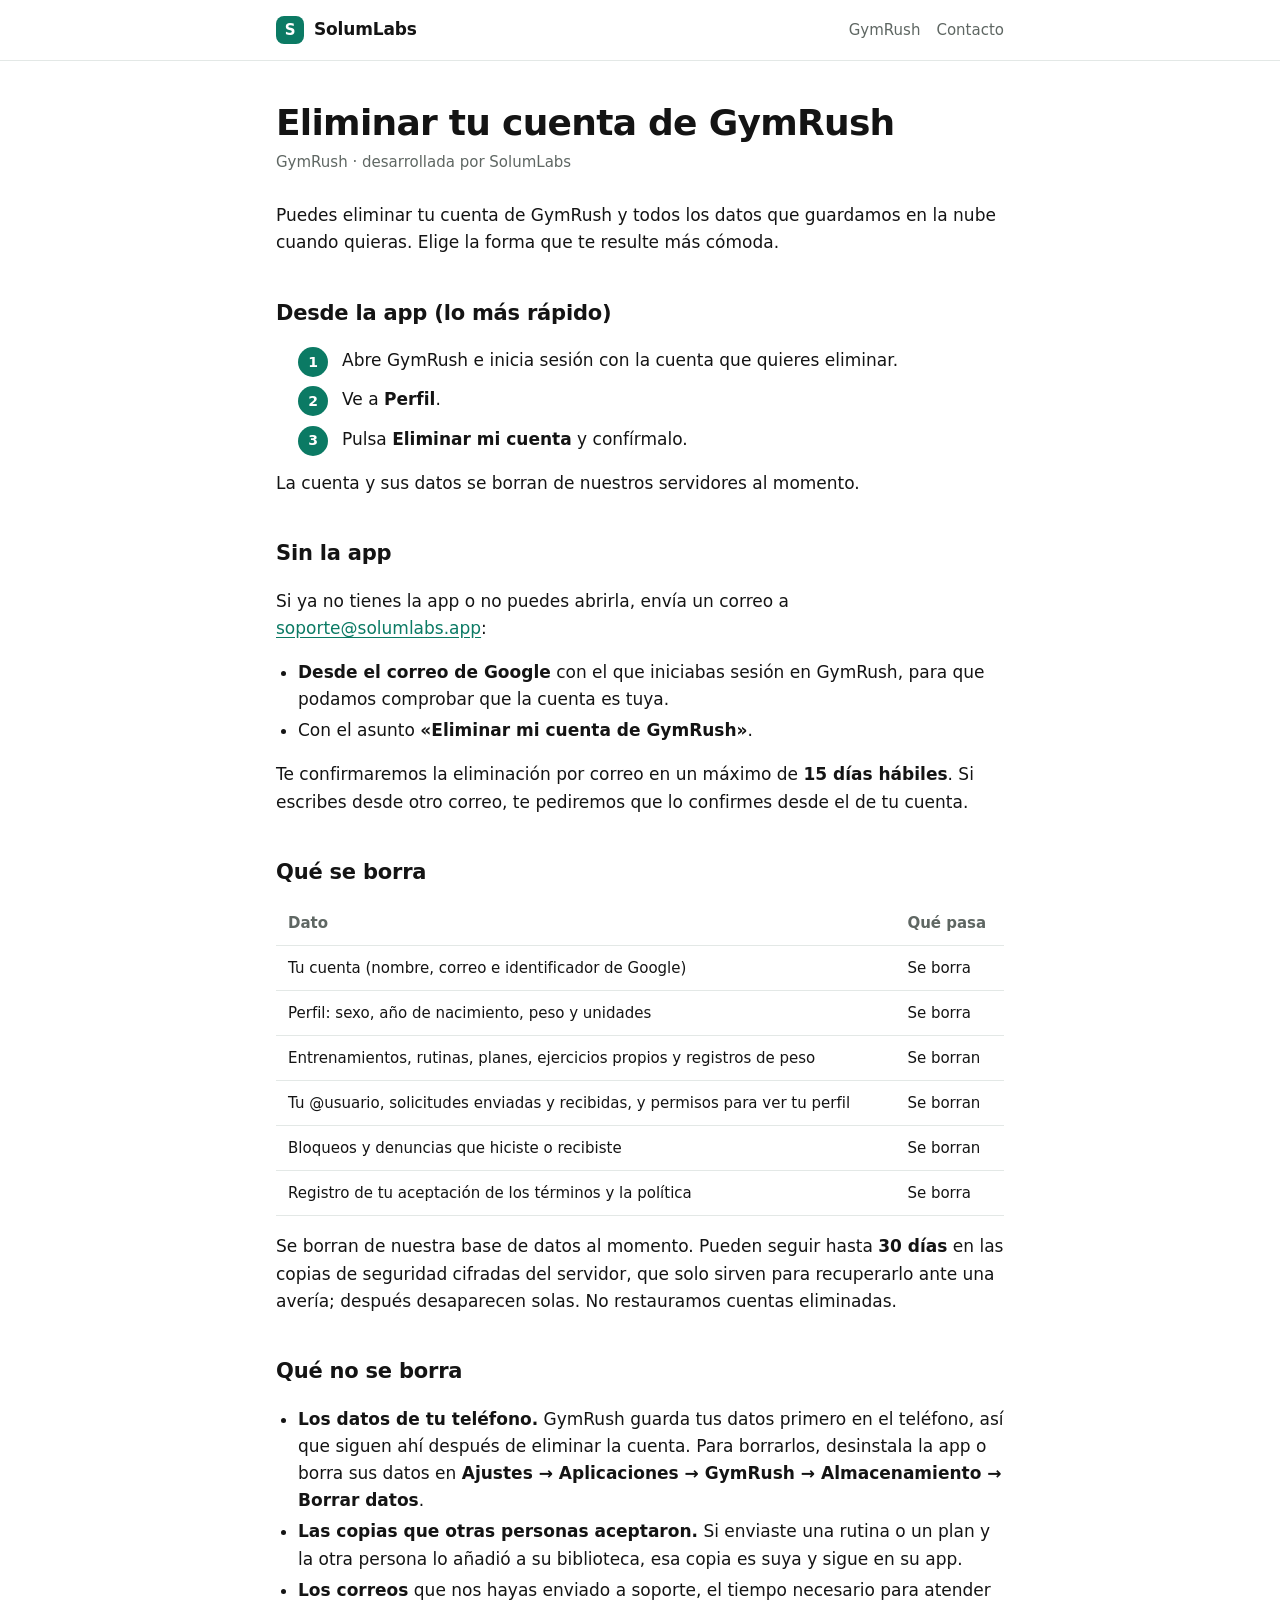
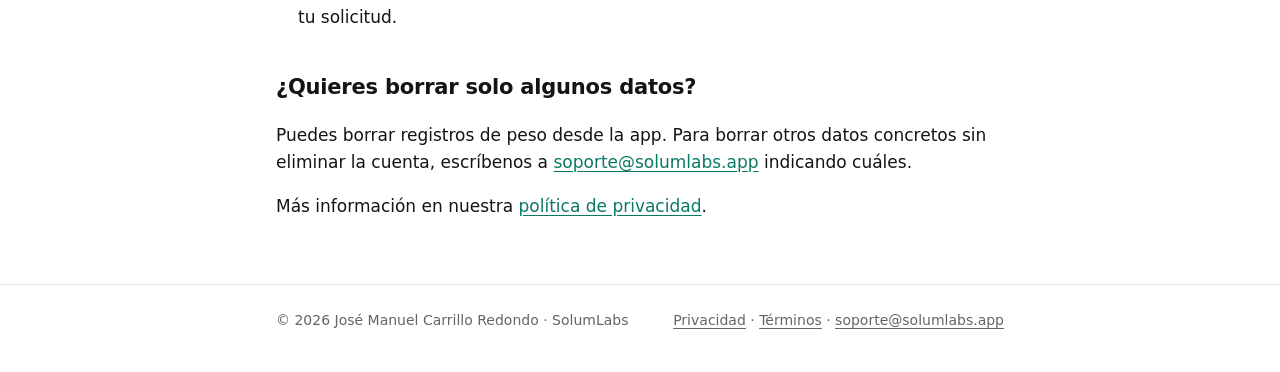
==== gymrush/eliminar-cuenta/index.html @ 917b6b80 "sitio de SolumLabs y documentos de GymRush" ====
<!doctype html>
<html lang="es">
<head>
  <meta charset="utf-8">
  <meta name="viewport" content="width=device-width, initial-scale=1">
  <title>Eliminar cuenta de GymRush</title>
  <meta name="description" content="Cómo eliminar tu cuenta de GymRush y tus datos, desde la app o sin ella.">
  <link rel="icon" href="/assets/gymrush-icon.svg" type="image/svg+xml">
  <link rel="stylesheet" href="/assets/style.css">
</head>
<body>
  <header class="site-header">
    <div class="wrap">
      <a class="brand" href="/"><span class="brand-mark">S</span>SolumLabs</a>
      <nav class="nav"><a href="/gymrush/">GymRush</a><a href="mailto:soporte@solumlabs.app">Contacto</a></nav>
    </div>
  </header>

  <main class="wrap doc">
    <h1>Eliminar tu cuenta de GymRush</h1>
    <p class="meta">GymRush · desarrollada por SolumLabs</p>

    <p>Puedes eliminar tu cuenta de GymRush y todos los datos que guardamos en la nube cuando quieras. Elige la forma que te resulte más cómoda.</p>

    <h2 id="app">Desde la app (lo más rápido)</h2>
    <ol class="steps">
      <li>Abre GymRush e inicia sesión con la cuenta que quieres eliminar.</li>
      <li>Ve a <strong>Perfil</strong>.</li>
      <li>Pulsa <strong>Eliminar mi cuenta</strong> y confírmalo.</li>
    </ol>
    <p>La cuenta y sus datos se borran de nuestros servidores al momento.</p>

    <h2 id="sin-app">Sin la app</h2>
    <p>Si ya no tienes la app o no puedes abrirla, envía un correo a <a href="mailto:soporte@solumlabs.app?subject=Eliminar%20mi%20cuenta%20de%20GymRush&amp;body=Quiero%20eliminar%20mi%20cuenta%20de%20GymRush%20y%20todos%20sus%20datos.">soporte@solumlabs.app</a>:</p>
    <ul>
      <li><strong>Desde el correo de Google</strong> con el que iniciabas sesión en GymRush, para que podamos comprobar que la cuenta es tuya.</li>
      <li>Con el asunto <strong>«Eliminar mi cuenta de GymRush»</strong>.</li>
    </ul>
    <p>Te confirmaremos la eliminación por correo en un máximo de <strong>15 días hábiles</strong>. Si escribes desde otro correo, te pediremos que lo confirmes desde el de tu cuenta.</p>

    <h2 id="que-se-borra">Qué se borra</h2>
    <div class="table-scroll">
      <table>
        <thead><tr><th>Dato</th><th>Qué pasa</th></tr></thead>
        <tbody>
          <tr><td>Tu cuenta (nombre, correo e identificador de Google)</td><td>Se borra</td></tr>
          <tr><td>Perfil: sexo, año de nacimiento, peso y unidades</td><td>Se borra</td></tr>
          <tr><td>Entrenamientos, rutinas, planes, ejercicios propios y registros de peso</td><td>Se borran</td></tr>
          <tr><td>Tu @usuario, solicitudes enviadas y recibidas, y permisos para ver tu perfil</td><td>Se borran</td></tr>
          <tr><td>Bloqueos y denuncias que hiciste o recibiste</td><td>Se borran</td></tr>
          <tr><td>Registro de tu aceptación de los términos y la política</td><td>Se borra</td></tr>
        </tbody>
      </table>
    </div>
    <p>Se borran de nuestra base de datos al momento. Pueden seguir hasta <strong>30 días</strong> en las copias de seguridad cifradas del servidor, que solo sirven para recuperarlo ante una avería; después desaparecen solas. No restauramos cuentas eliminadas.</p>

    <h2 id="que-se-queda">Qué no se borra</h2>
    <ul>
      <li><strong>Los datos de tu teléfono.</strong> GymRush guarda tus datos primero en el teléfono, así que siguen ahí después de eliminar la cuenta. Para borrarlos, desinstala la app o borra sus datos en <strong>Ajustes → Aplicaciones → GymRush → Almacenamiento → Borrar datos</strong>.</li>
      <li><strong>Las copias que otras personas aceptaron.</strong> Si enviaste una rutina o un plan y la otra persona lo añadió a su biblioteca, esa copia es suya y sigue en su app.</li>
      <li><strong>Los correos</strong> que nos hayas enviado a soporte, el tiempo necesario para atender tu solicitud.</li>
    </ul>

    <h2 id="solo-datos">¿Quieres borrar solo algunos datos?</h2>
    <p>Puedes borrar registros de peso desde la app. Para borrar otros datos concretos sin eliminar la cuenta, escríbenos a <a href="mailto:soporte@solumlabs.app">soporte@solumlabs.app</a> indicando cuáles.</p>
    <p>Más información en nuestra <a href="/gymrush/privacidad/">política de privacidad</a>.</p>
  </main>

  <footer class="site-footer">
    <div class="wrap">
      <span>© 2026 José Manuel Carrillo Redondo · SolumLabs</span>
      <span><a href="/gymrush/privacidad/">Privacidad</a> · <a href="/gymrush/terminos/">Términos</a> · <a href="mailto:soporte@solumlabs.app">soporte@solumlabs.app</a></span>
    </div>
  </footer>
</body>
</html>
---- assets/style.css ----
/* SolumLabs · estilos compartidos del sitio (inicio, GymRush y páginas legales). */
:root {
  --bg: #ffffff;
  --surface: #f6f8f7;
  --text: #141414;
  --text-2: #5f6763;
  --border: #e3e8e6;
  --brand: #0b7a64;
  --brand-soft: #e6f5f1;
  --brand-text: #ffffff;
  --warn-bg: #fff4d6;
  --warn-text: #6b4e00;
  --radius: 16px;
  --max: 760px;
  color-scheme: light dark;
}
@media (prefers-color-scheme: dark) {
  :root:not([data-theme="light"]) {
    --bg: #101413;
    --surface: #171d1b;
    --text: #eef2f0;
    --text-2: #a3aeaa;
    --border: #26302d;
    --brand: #1abc9c;
    --brand-soft: #12322b;
    --brand-text: #08201b;
    --warn-bg: #3a3014;
    --warn-text: #f3d27a;
  }
}
:root[data-theme="dark"] {
  --bg: #101413;
  --surface: #171d1b;
  --text: #eef2f0;
  --text-2: #a3aeaa;
  --border: #26302d;
  --brand: #1abc9c;
  --brand-soft: #12322b;
  --brand-text: #08201b;
  --warn-bg: #3a3014;
  --warn-text: #f3d27a;
}

* { box-sizing: border-box; }
html { -webkit-text-size-adjust: 100%; }
body {
  margin: 0;
  background: var(--bg);
  color: var(--text);
  font-family: system-ui, -apple-system, "Segoe UI", Roboto, "Helvetica Neue", Arial, sans-serif;
  font-size: 17px;
  line-height: 1.6;
}
a { color: var(--brand); text-underline-offset: 3px; }
a:hover { text-decoration-thickness: 2px; }
img, svg { max-width: 100%; }

.wrap { max-width: var(--max); margin: 0 auto; padding: 0 16px; }

/* Cabecera y pie */
.site-header { border-bottom: 1px solid var(--border); }
.site-header .wrap { display: flex; align-items: center; justify-content: space-between; gap: 12px; min-height: 60px; }
.brand { display: inline-flex; align-items: center; gap: 10px; color: var(--text); text-decoration: none; font-weight: 800; letter-spacing: -0.01em; }
.brand-mark { width: 28px; height: 28px; border-radius: 8px; background: var(--brand); display: grid; place-items: center; color: var(--brand-text); font-size: 15px; font-weight: 900; }
.nav { display: flex; gap: 16px; font-size: 15px; }
.nav a { color: var(--text-2); text-decoration: none; }
.nav a:hover { color: var(--text); }

.site-footer { border-top: 1px solid var(--border); margin-top: 64px; padding: 24px 0 40px; color: var(--text-2); font-size: 14px; }
.site-footer .wrap { display: flex; flex-wrap: wrap; gap: 8px 20px; justify-content: space-between; }
.site-footer a { color: var(--text-2); }

/* Portadas */
.hero { padding: 56px 0 24px; }
.eyebrow { font-size: 12px; font-weight: 800; letter-spacing: 0.08em; text-transform: uppercase; color: var(--brand); margin: 0 0 8px; }
.hero h1 { font-size: clamp(32px, 6vw, 44px); line-height: 1.15; letter-spacing: -0.02em; margin: 0 0 12px; }
.lead { font-size: 19px; color: var(--text-2); margin: 0; max-width: 40em; }

.card { background: var(--surface); border: 1px solid var(--border); border-radius: var(--radius); padding: 24px; }
.app-card { display: grid; grid-template-columns: 88px 1fr; gap: 20px; align-items: center; margin-top: 32px; }
.app-card h2 { margin: 0 0 4px; font-size: 24px; }
.app-card p { margin: 0 0 12px; color: var(--text-2); }
.app-icon { width: 88px; height: 88px; border-radius: 22px; display: block; }
@media (max-width: 520px) {
  .app-card { grid-template-columns: 1fr; }
  .app-icon { width: 72px; height: 72px; border-radius: 18px; }
}

.btn { display: inline-flex; align-items: center; justify-content: center; min-height: 44px; padding: 0 18px; border-radius: 12px; font-weight: 700; font-size: 15px; text-decoration: none; }
.btn-primary { background: var(--brand); color: var(--brand-text); }
.btn-secondary { border: 1px solid var(--border); color: var(--text); background: var(--bg); }
.btn[aria-disabled="true"] { opacity: 0.55; pointer-events: none; }
.actions { display: flex; flex-wrap: wrap; gap: 10px; }

.features { display: grid; grid-template-columns: repeat(auto-fit, minmax(200px, 1fr)); gap: 12px; margin: 32px 0; padding: 0; list-style: none; }
.features li { background: var(--surface); border: 1px solid var(--border); border-radius: 14px; padding: 16px; }
.features strong { display: block; margin-bottom: 2px; }
.features span { color: var(--text-2); font-size: 15px; }

.links { list-style: none; padding: 0; margin: 16px 0 0; border: 1px solid var(--border); border-radius: var(--radius); overflow: hidden; }
.links li + li { border-top: 1px solid var(--border); }
.links a { display: flex; justify-content: space-between; gap: 12px; padding: 16px 18px; color: var(--text); text-decoration: none; }
.links a:hover { background: var(--surface); }
.links a::after { content: "→"; color: var(--text-2); }

/* Documentos legales */
.doc { padding-top: 40px; }
.doc h1 { font-size: clamp(28px, 5vw, 36px); line-height: 1.2; letter-spacing: -0.02em; margin: 0 0 6px; }
.doc .meta { color: var(--text-2); font-size: 15px; margin: 0 0 28px; }
.doc h2 { font-size: 21px; margin: 40px 0 8px; letter-spacing: -0.01em; scroll-margin-top: 16px; }
.doc h3 { font-size: 17px; margin: 24px 0 4px; }
.doc ul, .doc ol { padding-left: 22px; }
.doc li { margin: 4px 0; }
.summary { background: var(--brand-soft); border-radius: var(--radius); padding: 18px 20px; margin: 0 0 8px; }
.summary h2 { margin-top: 0; font-size: 17px; }
.summary ul { margin: 0; }
.toc { border: 1px solid var(--border); border-radius: var(--radius); padding: 14px 20px; margin: 24px 0 0; font-size: 15px; }
.toc ol { margin: 6px 0 0; }
.table-scroll { overflow-x: auto; margin: 12px 0; }
table { border-collapse: collapse; width: 100%; font-size: 15px; }
th, td { text-align: left; vertical-align: top; padding: 10px 12px; border-bottom: 1px solid var(--border); }
th { color: var(--text-2); font-weight: 700; }
.steps { counter-reset: s; list-style: none; padding: 0; }
.steps li { counter-increment: s; position: relative; padding-left: 44px; margin: 12px 0; }
.steps li::before { content: counter(s); position: absolute; left: 0; top: 0; width: 30px; height: 30px; border-radius: 50%; background: var(--brand); color: var(--brand-text); display: grid; place-items: center; font-weight: 800; font-size: 14px; }
.pending { background: var(--warn-bg); color: var(--warn-text); border-radius: 6px; padding: 0 6px; font-weight: 700; }
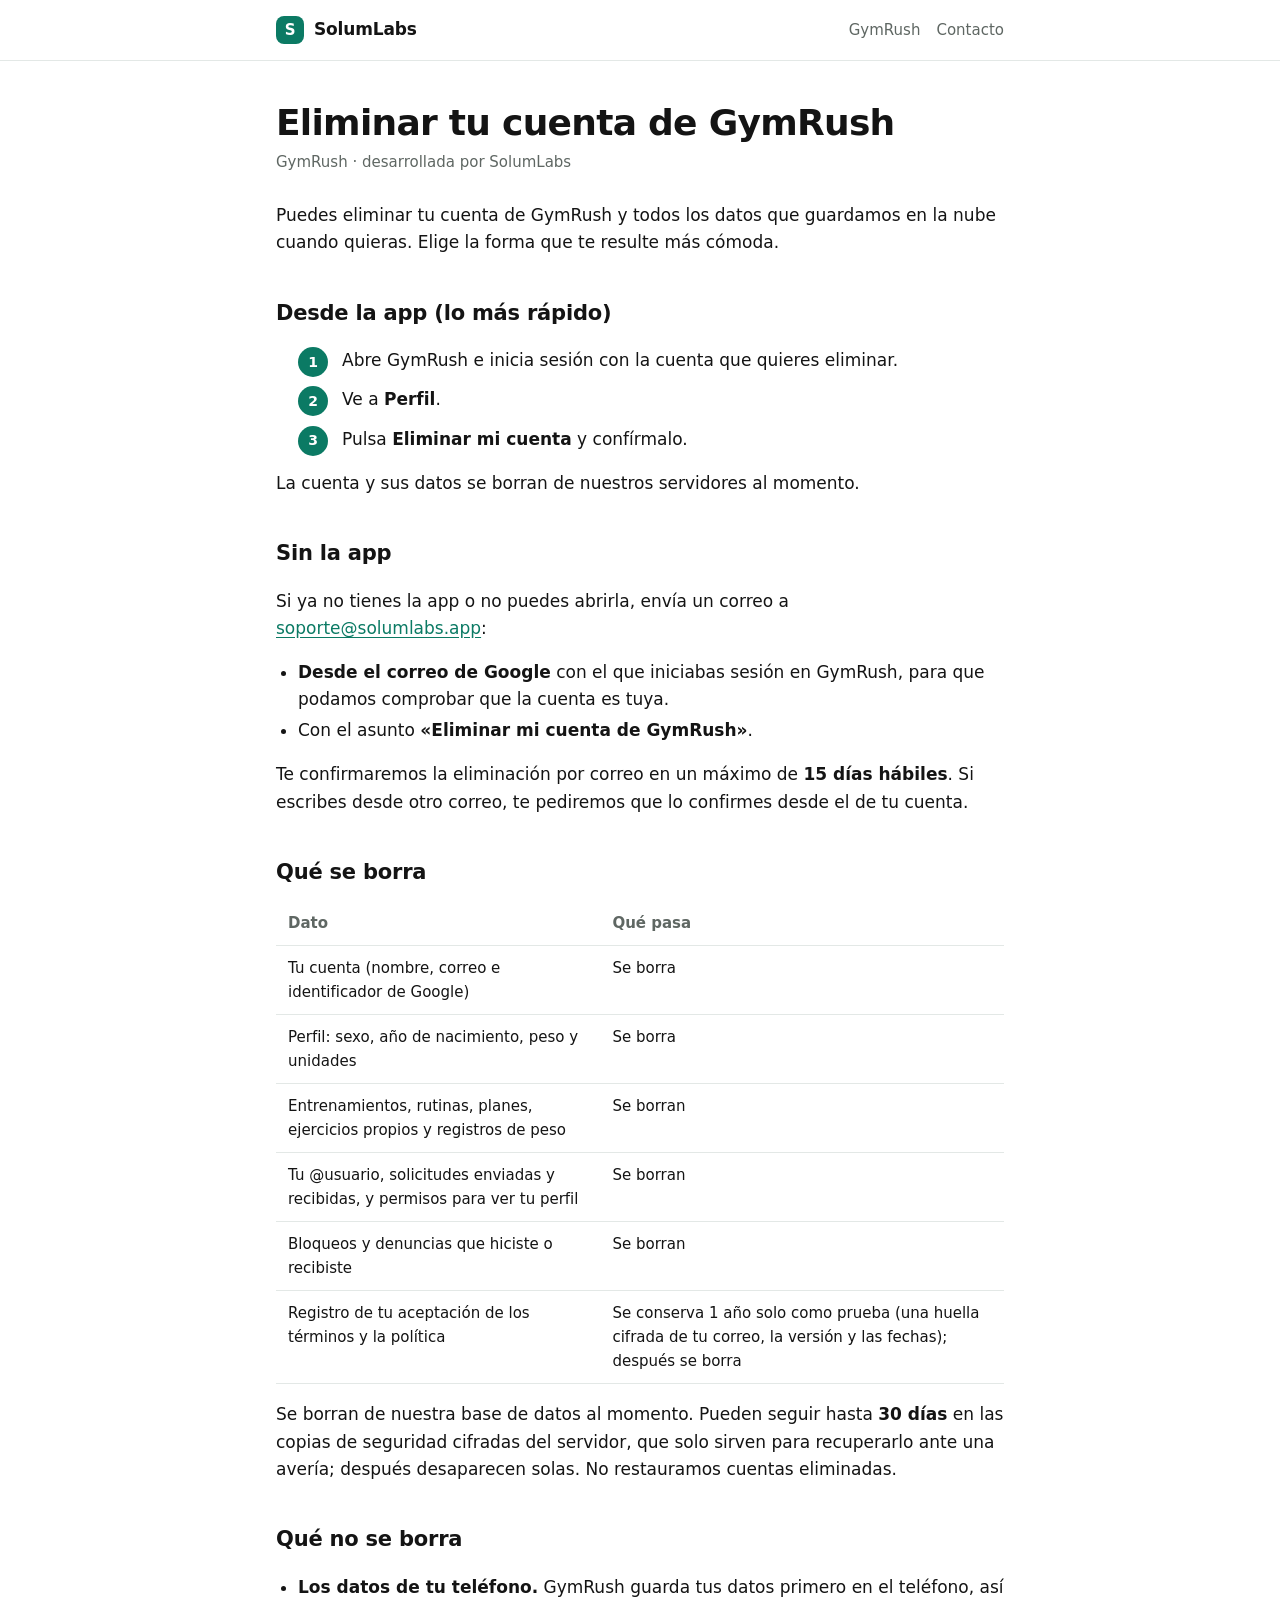
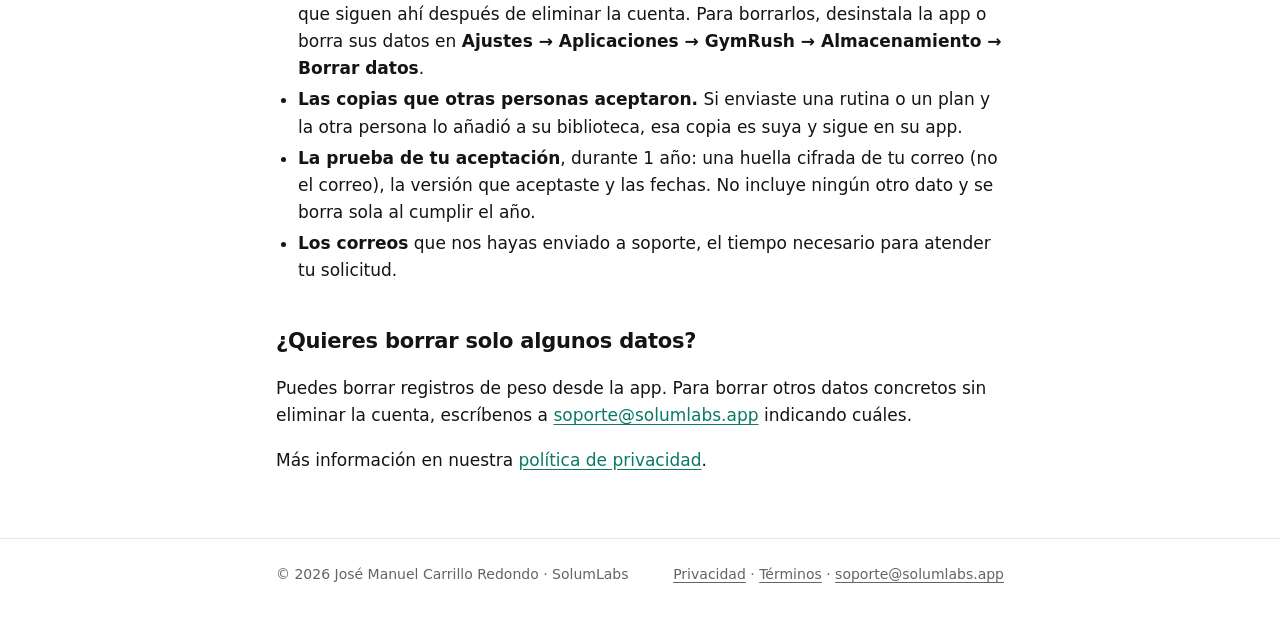
==== commit 585f91bf: "conservar 1 año la prueba de la aceptación tras eliminar la cuenta" ====
--- a/gymrush/eliminar-cuenta/index.html
+++ b/gymrush/eliminar-cuenta/index.html
@@ -48,7 +48,7 @@
           <tr><td>Entrenamientos, rutinas, planes, ejercicios propios y registros de peso</td><td>Se borran</td></tr>
           <tr><td>Tu @usuario, solicitudes enviadas y recibidas, y permisos para ver tu perfil</td><td>Se borran</td></tr>
           <tr><td>Bloqueos y denuncias que hiciste o recibiste</td><td>Se borran</td></tr>
-          <tr><td>Registro de tu aceptación de los términos y la política</td><td>Se borra</td></tr>
+          <tr><td>Registro de tu aceptación de los términos y la política</td><td>Se conserva 1 año solo como prueba (una huella cifrada de tu correo, la versión y las fechas); después se borra</td></tr>
         </tbody>
       </table>
     </div>
@@ -58,6 +58,7 @@
     <ul>
       <li><strong>Los datos de tu teléfono.</strong> GymRush guarda tus datos primero en el teléfono, así que siguen ahí después de eliminar la cuenta. Para borrarlos, desinstala la app o borra sus datos en <strong>Ajustes → Aplicaciones → GymRush → Almacenamiento → Borrar datos</strong>.</li>
       <li><strong>Las copias que otras personas aceptaron.</strong> Si enviaste una rutina o un plan y la otra persona lo añadió a su biblioteca, esa copia es suya y sigue en su app.</li>
+      <li><strong>La prueba de tu aceptación</strong>, durante 1 año: una huella cifrada de tu correo (no el correo), la versión que aceptaste y las fechas. No incluye ningún otro dato y se borra sola al cumplir el año.</li>
       <li><strong>Los correos</strong> que nos hayas enviado a soporte, el tiempo necesario para atender tu solicitud.</li>
     </ul>
 
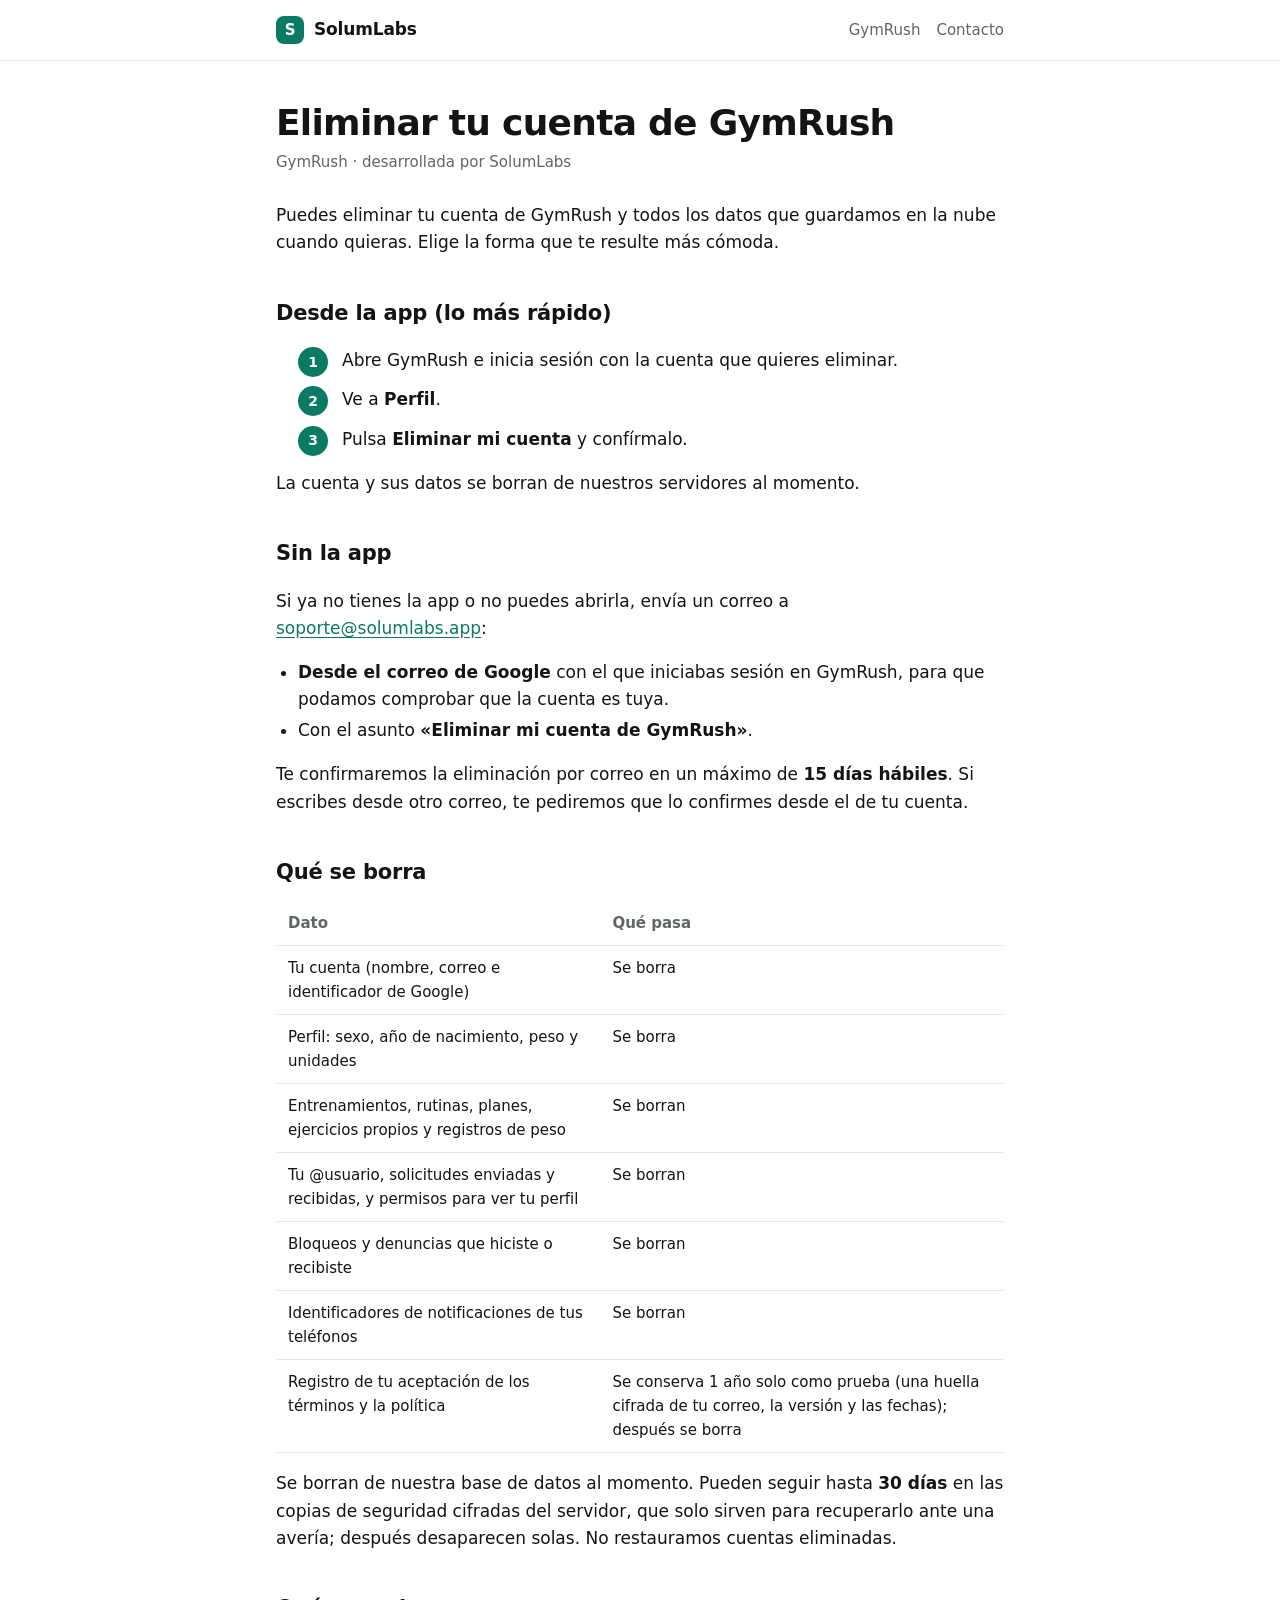
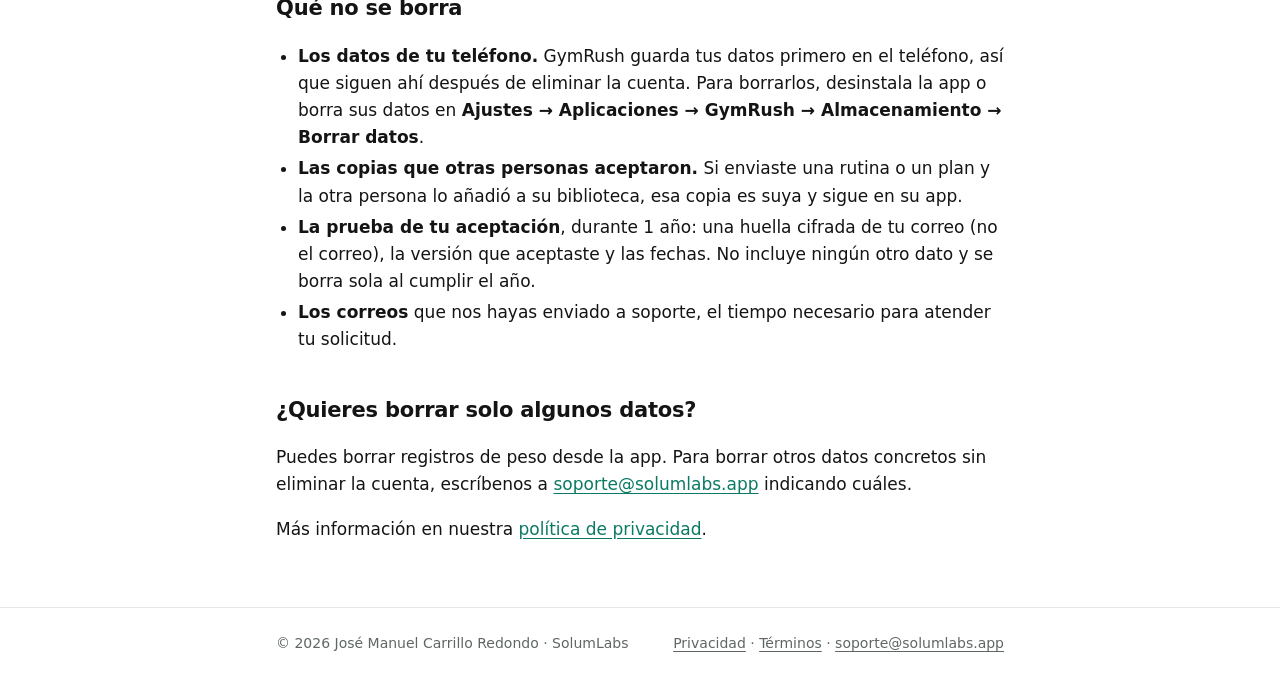
==== commit 5ef51e32: "notificaciones de solicitudes en la política y la eliminación de cuenta" ====
--- a/gymrush/eliminar-cuenta/index.html
+++ b/gymrush/eliminar-cuenta/index.html
@@ -48,6 +48,7 @@
           <tr><td>Entrenamientos, rutinas, planes, ejercicios propios y registros de peso</td><td>Se borran</td></tr>
           <tr><td>Tu @usuario, solicitudes enviadas y recibidas, y permisos para ver tu perfil</td><td>Se borran</td></tr>
           <tr><td>Bloqueos y denuncias que hiciste o recibiste</td><td>Se borran</td></tr>
+          <tr><td>Identificadores de notificaciones de tus teléfonos</td><td>Se borran</td></tr>
           <tr><td>Registro de tu aceptación de los términos y la política</td><td>Se conserva 1 año solo como prueba (una huella cifrada de tu correo, la versión y las fechas); después se borra</td></tr>
         </tbody>
       </table>
